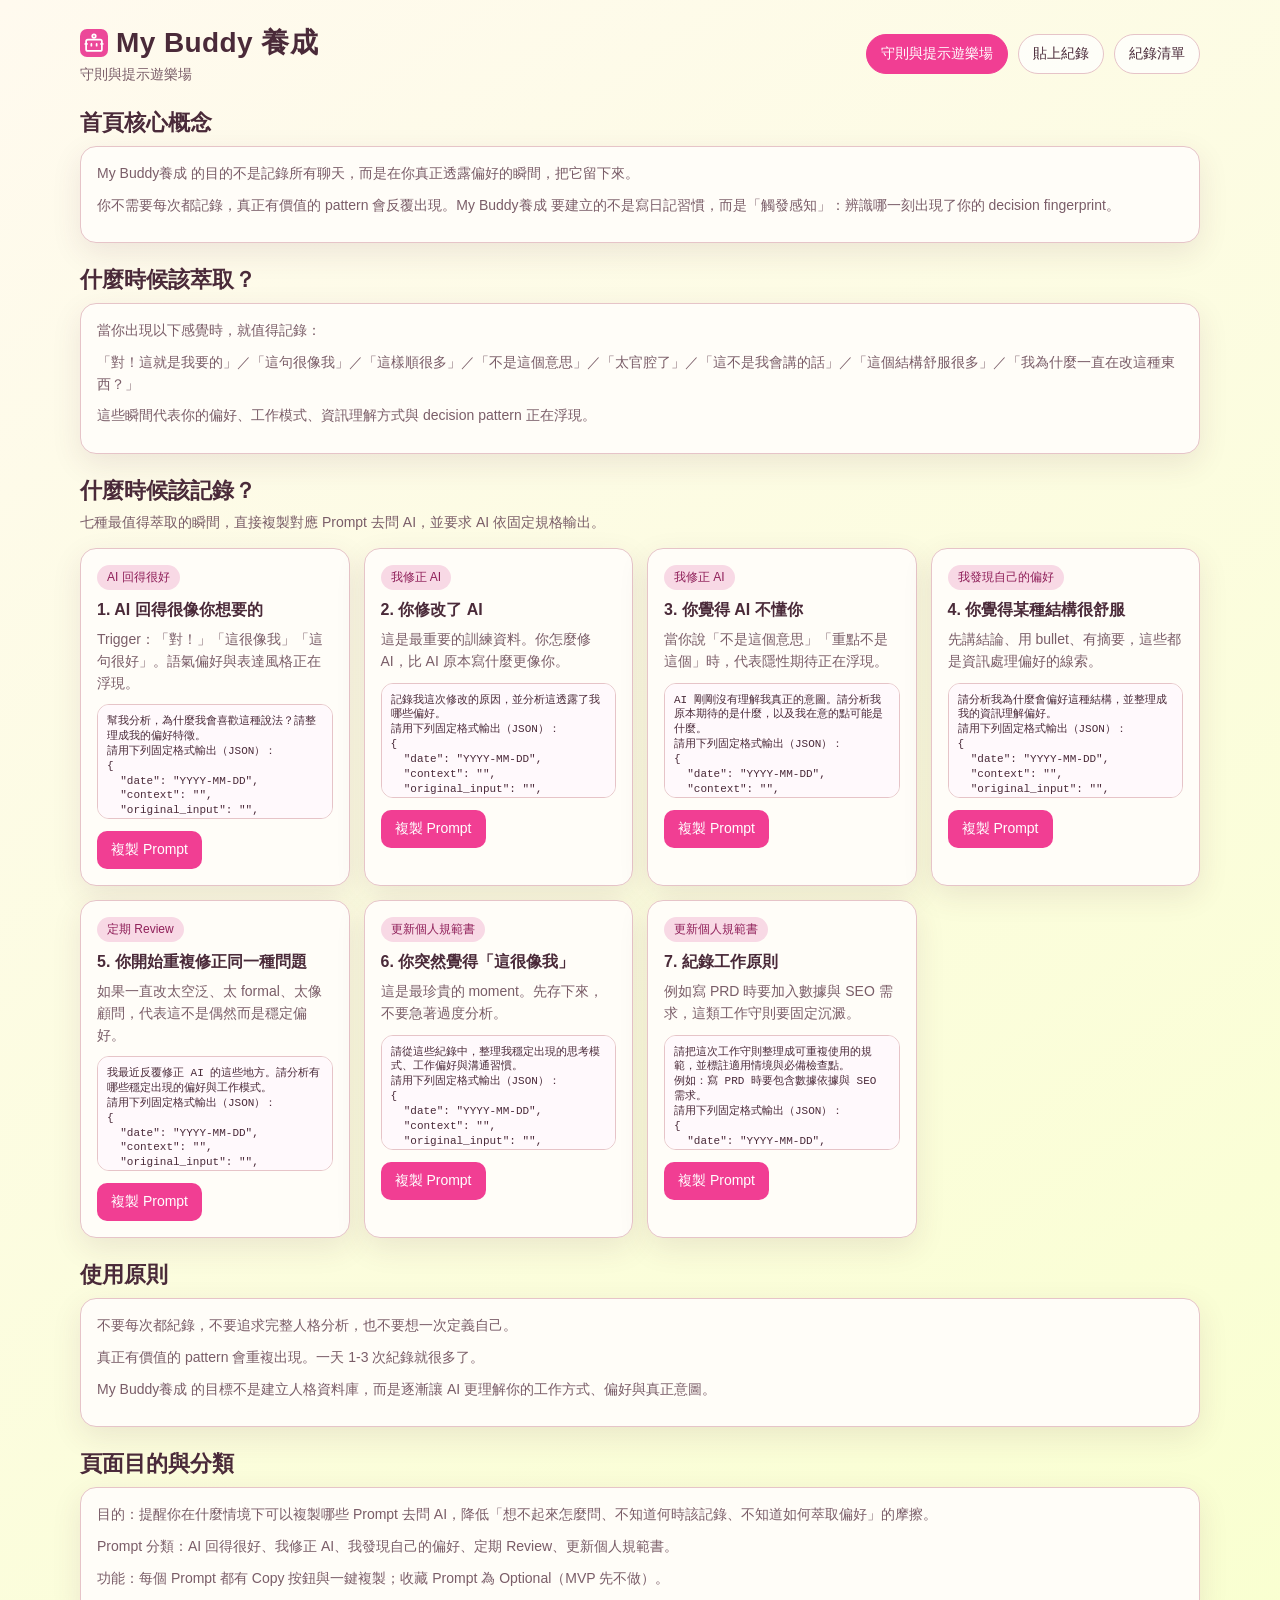
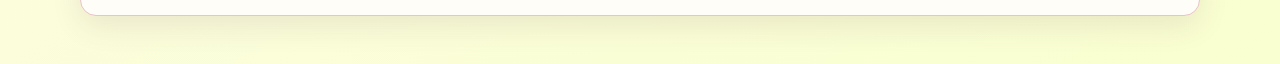
==== web/index.html @ 24f00ad8 "feat: initial release with deployment guide" ====
<!doctype html>
<html lang="zh-Hant">
<head>
  <meta charset="UTF-8" />
  <meta name="viewport" content="width=device-width, initial-scale=1.0" />
  <meta name="robots" content="noindex, nofollow" />
  <title>My Buddy 養成 - 守則與提示遊樂場</title>
  <link rel="icon" href="./assets/icon.svg" type="image/svg+xml" />
  <link rel="stylesheet" href="./assets/styles.css" />
</head>
<body>
  <main class="container">
    <header class="topbar">
      <div class="brand">
        <h1 style="display: flex; align-items: center; gap: 8px;">
          <img src="./assets/icon.svg" alt="logo" style="width: 28px; height: 28px;" />
          My Buddy 養成
        </h1>
        <p>守則與提示遊樂場</p>
      </div>
      <nav class="nav">
        <a class="active" href="./index.html">守則與提示遊樂場</a>
        <a href="./logs.html">貼上紀錄</a>
        <a href="./list.html">紀錄清單</a>
      </nav>
    </header>

    <section>
      <h2 class="section-title">首頁核心概念</h2>
      <div class="card">
        <p>My Buddy養成 的目的不是記錄所有聊天，而是在你真正透露偏好的瞬間，把它留下來。</p>
        <p>你不需要每次都記錄，真正有價值的 pattern 會反覆出現。My Buddy養成 要建立的不是寫日記習慣，而是「觸發感知」：辨識哪一刻出現了你的 decision fingerprint。</p>
      </div>
    </section>

    <section>
      <h2 class="section-title">什麼時候該萃取？</h2>
      <div class="card">
        <p>當你出現以下感覺時，就值得記錄：</p>
        <p>「對！這就是我要的」／「這句很像我」／「這樣順很多」／「不是這個意思」／「太官腔了」／「這不是我會講的話」／「這個結構舒服很多」／「我為什麼一直在改這種東西？」</p>
        <p>這些瞬間代表你的偏好、工作模式、資訊理解方式與 decision pattern 正在浮現。</p>
      </div>
    </section>

    <section>
      <h2 class="section-title">什麼時候該記錄？</h2>
      <p class="section-sub">七種最值得萃取的瞬間，直接複製對應 Prompt 去問 AI，並要求 AI 依固定規格輸出。</p>
      <div id="prompt-grid" class="grid"></div>
    </section>

    <section>
      <h2 class="section-title">使用原則</h2>
      <div class="card">
        <p>不要每次都紀錄，不要追求完整人格分析，也不要想一次定義自己。</p>
        <p>真正有價值的 pattern 會重複出現。一天 1-3 次紀錄就很多了。</p>
        <p>My Buddy養成 的目標不是建立人格資料庫，而是逐漸讓 AI 更理解你的工作方式、偏好與真正意圖。</p>
      </div>
    </section>

    <section>
      <h2 class="section-title">頁面目的與分類</h2>
      <div class="card">
        <p>目的：提醒你在什麼情境下可以複製哪些 Prompt 去問 AI，降低「想不起來怎麼問、不知道何時該記錄、不知道如何萃取偏好」的摩擦。</p>
        <p>Prompt 分類：AI 回得很好、我修正 AI、我發現自己的偏好、定期 Review、更新個人規範書。</p>
        <p>功能：每個 Prompt 都有 Copy 按鈕與一鍵複製；收藏 Prompt 為 Optional（MVP 先不做）。</p>
      </div>
    </section>
  <script>
    window.BUDDY_API_BASE = "https://script.google.com/macros/s/YOUR_APPS_SCRIPT_API_ID/exec";
  </script>
  <script src="./assets/app.js"></script>
</body>
</html>
---- web/assets/styles.css ----
:root {
  --bg: #fffaef;
  --bg-soft: #f8d9e5;
  --card: #fffdf8;
  --text: #4a2a39;
  --muted: #7a5d68;
  --accent: #f13e93;
  --accent-soft: #f891bb;
  --line: #e6c4c8;
  --mint: #f9ffd0;
  --shadow: 0 10px 30px rgba(90, 40, 70, 0.1);
}

* { box-sizing: border-box; }
body {
  margin: 0;
  font-family: "Noto Sans TC", "PingFang TC", "Microsoft JhengHei", sans-serif;
  color: var(--text);
  background: linear-gradient(145deg, var(--bg) 0%, var(--mint) 100%);
  min-height: 100vh;
  font-size: 14px;
}
.container { width: min(1120px, 92%); margin: 0 auto; padding: 24px 0 48px; }
.topbar { display: flex; justify-content: space-between; align-items: center; margin-bottom: 24px; gap: 14px; }
.brand h1 { margin: 0; font-size: 28px; letter-spacing: .4px; }
.brand p { margin: 4px 0 0; color: var(--muted); font-size: 14px; }
.nav { display: flex; gap: 10px; flex-wrap: wrap; }

.nav a {
  text-decoration: none;
  color: var(--text);
  padding: 10px 14px;
  border: 1px solid var(--line);
  border-radius: 999px;
  background: rgba(255, 255, 255, .75);
  font-size: 14px;
}
.nav a.active { background: var(--accent); color: #fff; border-color: var(--accent); }

.section-title { margin: 22px 0 8px; font-size: 22px; }
.section-sub { margin: 0 0 16px; color: var(--muted); font-size: 14px; }
.grid { display: grid; grid-template-columns: repeat(auto-fit, minmax(250px, 1fr)); gap: 14px; }

.card, .panel {
  border: 1px solid var(--line);
  background: var(--card);
  border-radius: 16px;
  padding: 16px;
  box-shadow: var(--shadow);
}

.badge {
  display: inline-block;
  font-size: 12px;
  color: #8f1f59;
  background: var(--bg-soft);
  border-radius: 999px;
  padding: 4px 10px;
  margin-bottom: 10px;
}

.card h3 { margin: 0 0 8px; font-size: 16px; }
.card p { margin: 0 0 10px; color: var(--muted); line-height: 1.55; font-size: 14px; }
pre {
  margin: 0;
  padding: 9px;
  border-radius: 12px;
  border: 1px solid var(--line);
  background: #fff9fc;
  font-size: 11px;
  line-height: 1.35;
  white-space: pre-wrap;
  max-height: 115px;
  overflow-y: auto;
}

.btn {
  margin-top: 12px;
  border: 0;
  border-radius: 10px;
  background: var(--accent);
  color: #fff;
  padding: 10px 14px;
  cursor: pointer;
  font-size: 14px;
}

label { display: block; margin: 8px 0 4px; font-size: 12px; color: var(--muted); }
input, textarea, select {
  width: 100%;
  border: 1px solid var(--line);
  border-radius: 10px;
  padding: 10px;
  font-family: inherit;
  font-size: 14px;
  background: #fff;
  color: var(--text);
}
.big-input { min-height: 170px; resize: vertical; }
.filters { display: grid; grid-template-columns: 1fr 180px; gap: 10px; margin-bottom: 10px; }

.tabs { display: flex; gap: 8px; margin-bottom: 8px; }
.tab-btn {
  border: 1px solid var(--line);
  background: #fff;
  color: var(--text);
  border-radius: 999px;
  padding: 8px 12px;
  font-size: 14px;
  cursor: pointer;
}
.tab-btn.active { background: var(--accent); color: #fff; border-color: var(--accent); }
.tab-panel { display: none; }
.tab-panel.active { display: block; }

.log-item { border: 1px solid var(--line); border-radius: 12px; padding: 12px; margin-bottom: 10px; background: #fff; }
.log-item h4 { margin: 0 0 6px; font-size: 16px; }
.log-item summary {
  cursor: pointer;
  list-style: none;
}
.log-item summary::-webkit-details-marker {
  display: none;
}
.log-item summary::after {
  content: "▾";
  display: block;
  font-size: 12px;
  color: var(--muted);
  margin: 2px 0 6px;
}
.log-item[open] summary::after {
  content: "▴";
}
.meta { color: var(--muted); font-size: 12px; margin-bottom: 8px; }
.tags { font-size: 12px; color: #8f1f59; }
.empty { color: var(--muted); font-size: 14px; }

@media (max-width: 900px) {
  .filters { grid-template-columns: 1fr; }
}

.pager { display: flex; align-items: center; gap: 10px; margin-top: 12px; }
.btn:disabled { opacity: .45; cursor: not-allowed; }
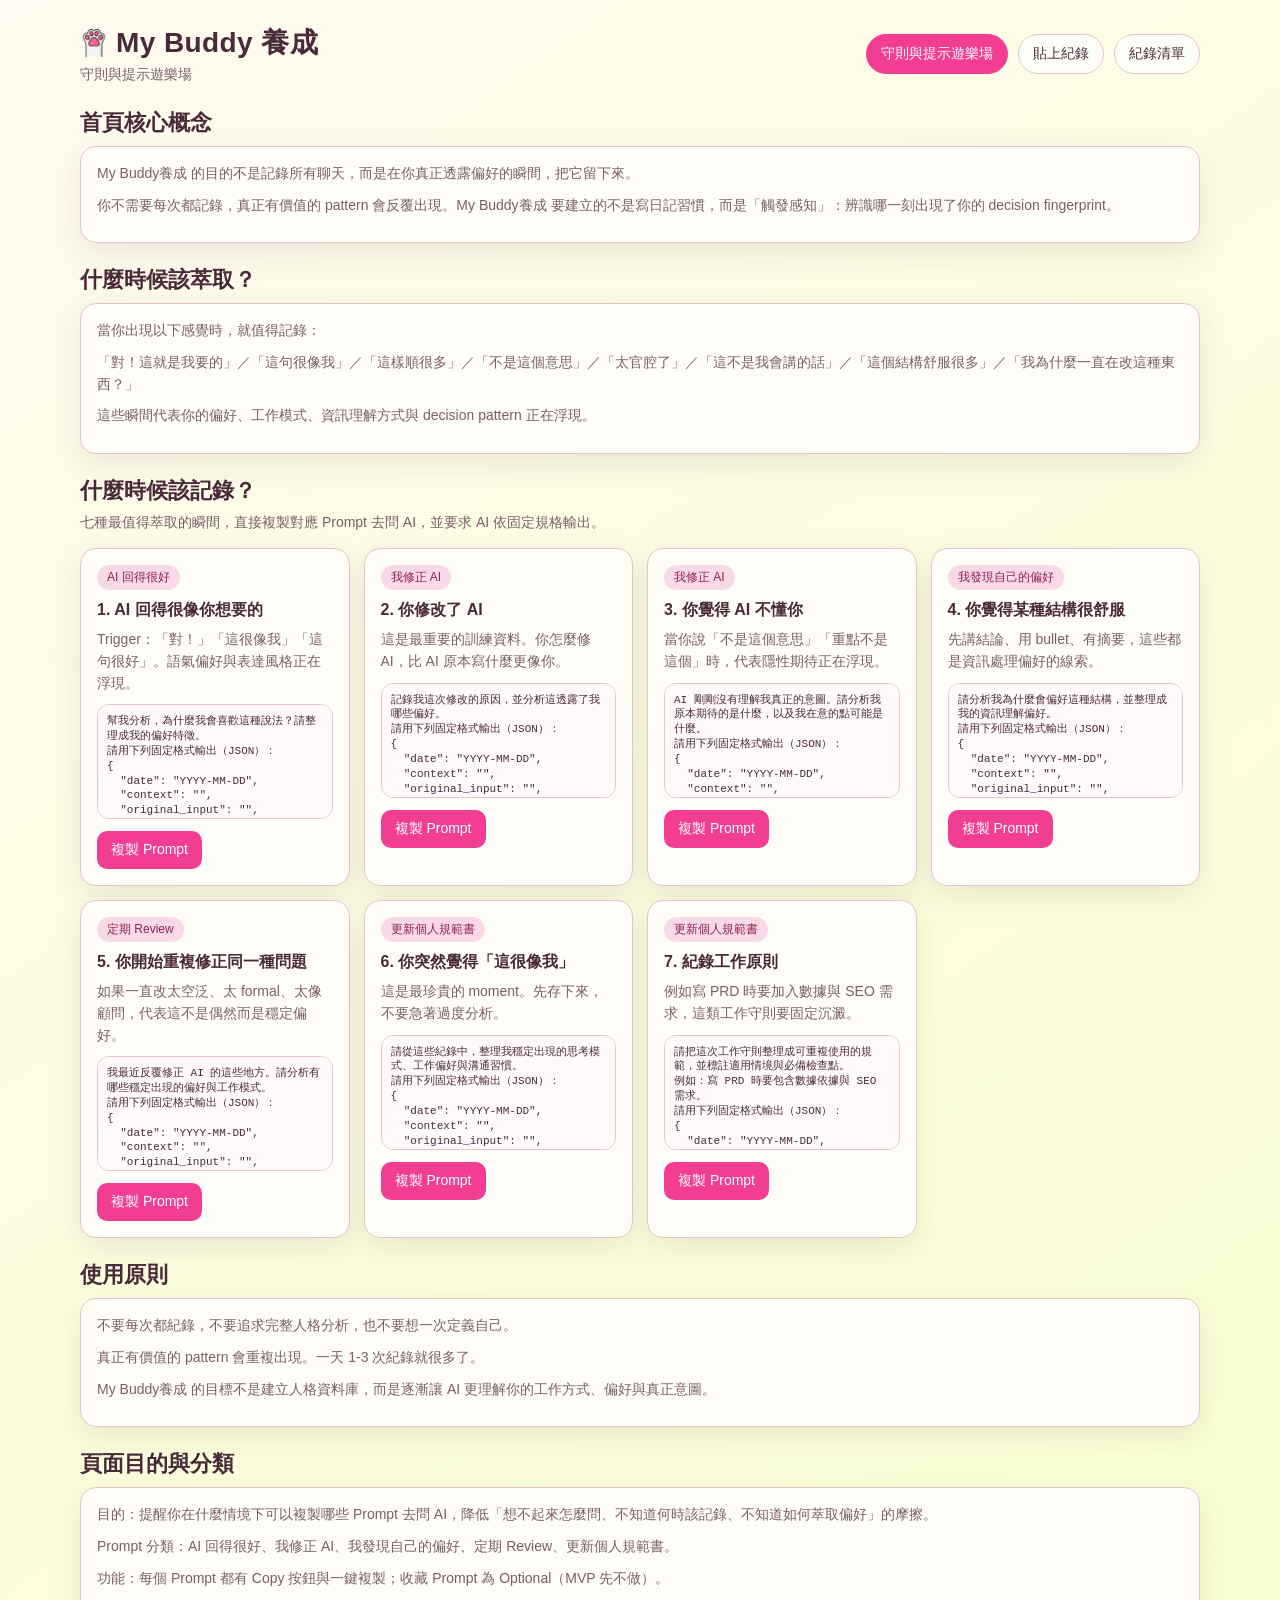
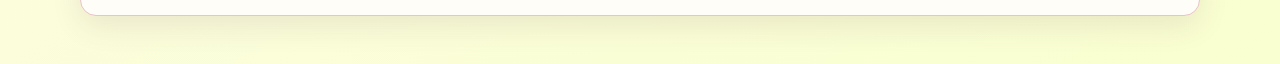
==== commit 518df9bf: "feat: update icon with background removed, delete verify button and cleanup list page text" ====
--- a/web/index.html
+++ b/web/index.html
@@ -5,7 +5,7 @@
   <meta name="viewport" content="width=device-width, initial-scale=1.0" />
   <meta name="robots" content="noindex, nofollow" />
   <title>My Buddy 養成 - 守則與提示遊樂場</title>
-  <link rel="icon" href="./assets/icon.svg" type="image/svg+xml" />
+  <link rel="icon" href="./assets/icon.png" type="image/png" />
   <link rel="stylesheet" href="./assets/styles.css" />
 </head>
 <body>
@@ -13,7 +13,7 @@
     <header class="topbar">
       <div class="brand">
         <h1 style="display: flex; align-items: center; gap: 8px;">
-          <img src="./assets/icon.svg" alt="logo" style="width: 28px; height: 28px;" />
+          <img src="./assets/icon.png" alt="logo" style="width: 28px; height: 28px;" />
           My Buddy 養成
         </h1>
         <p>守則與提示遊樂場</p>
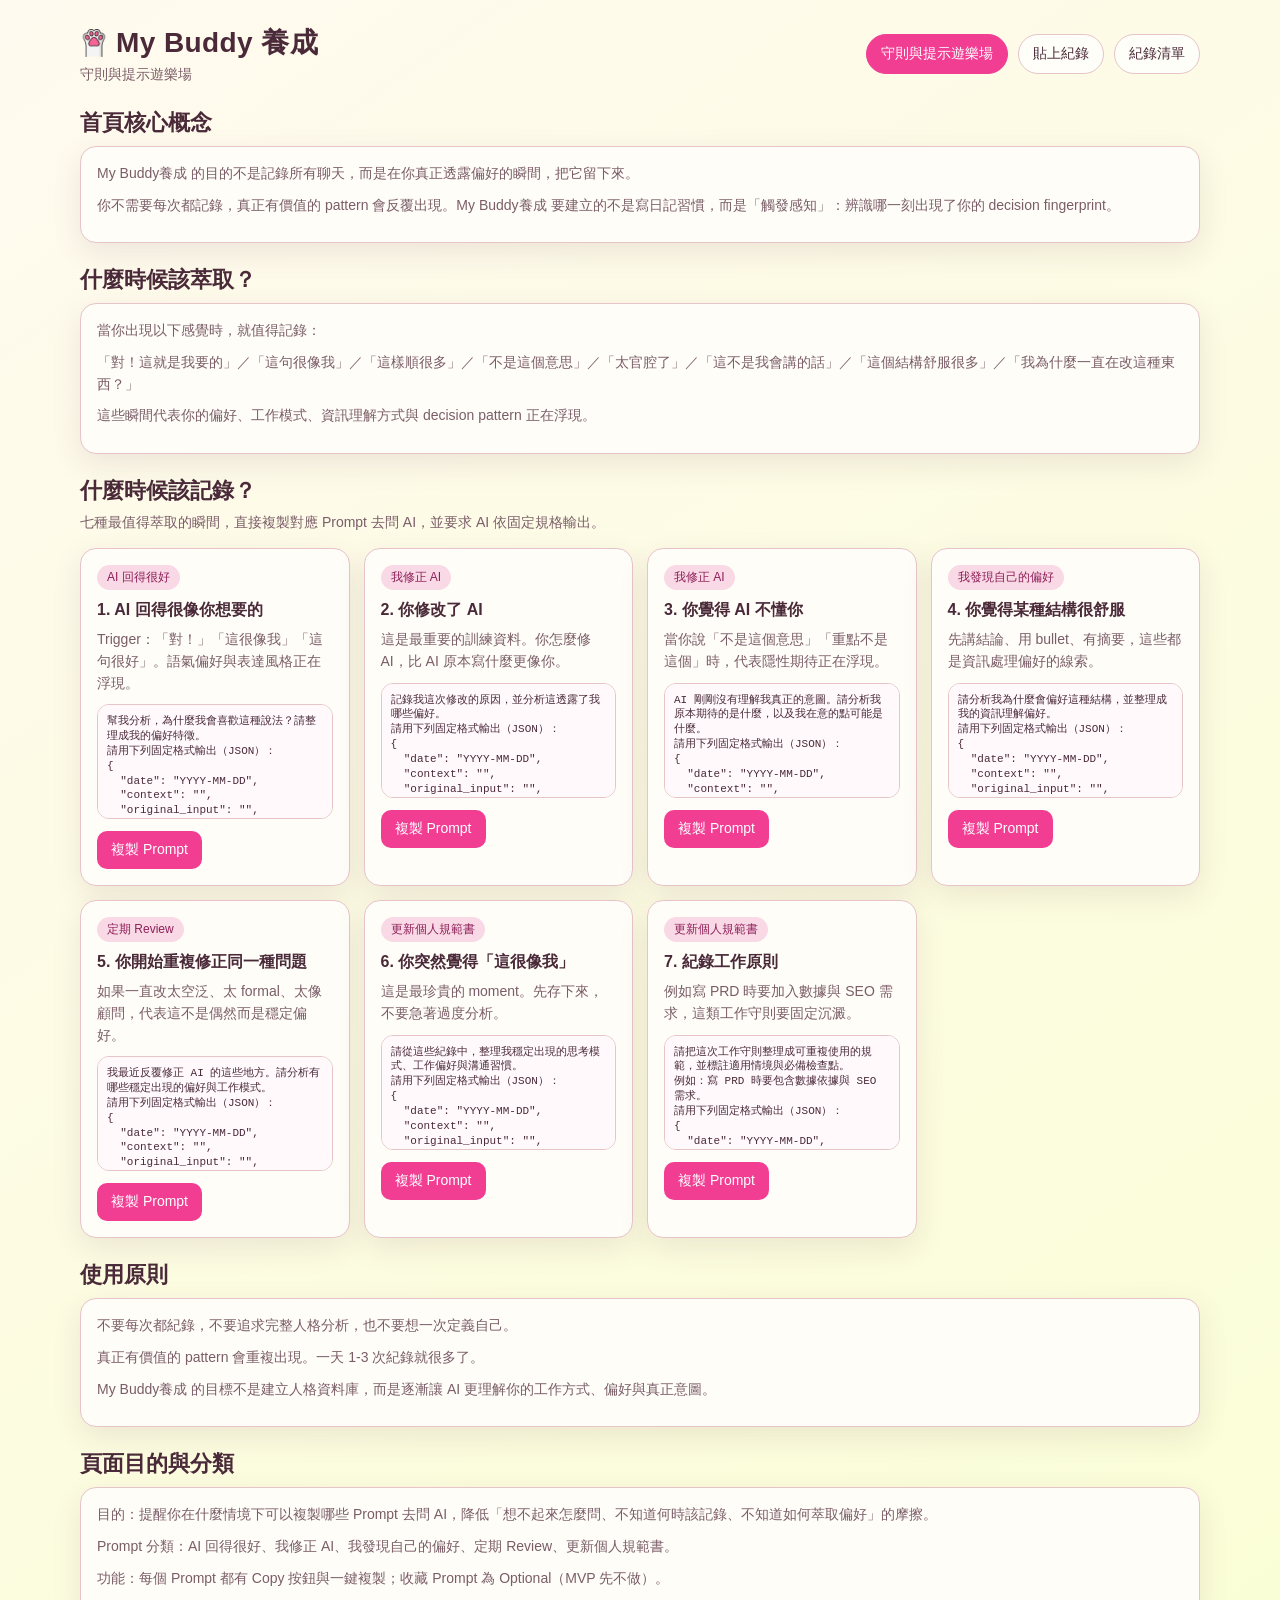
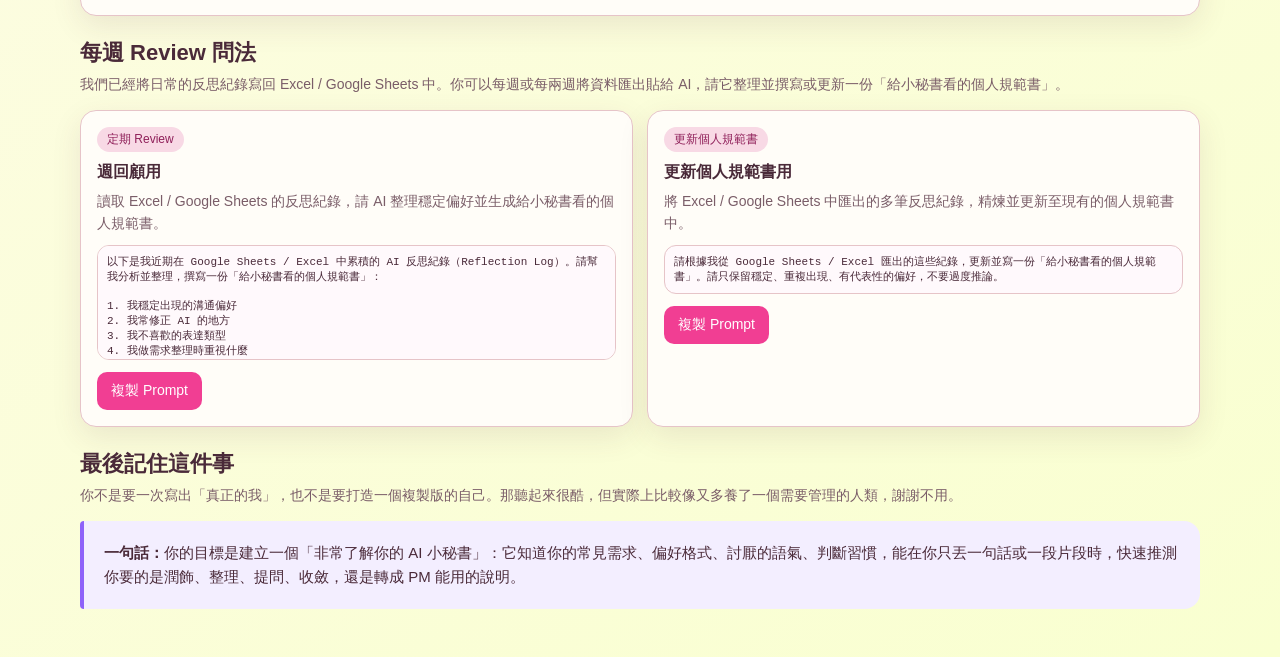
==== commit 92c1a23c: "feat: adjust review prompts flow and style, move review/quote sections to bottom" ====
--- a/web/index.html
+++ b/web/index.html
@@ -65,9 +65,47 @@
         <p>功能：每個 Prompt 都有 Copy 按鈕與一鍵複製；收藏 Prompt 為 Optional（MVP 先不做）。</p>
       </div>
     </section>
+
+    <section>
+      <h2 class="section-title">每週 Review 問法</h2>
+      <p class="section-sub">我們已經將日常的反思紀錄寫回 Excel / Google Sheets 中。你可以每週或每兩週將資料匯出貼給 AI，請它整理並撰寫或更新一份「給小秘書看的個人規範書」。</p>
+      <div class="grid">
+        <article class="card">
+          <span class="badge">定期 Review</span>
+          <h3>週回顧用</h3>
+          <p>讀取 Excel / Google Sheets 的反思紀錄，請 AI 整理穩定偏好並生成給小秘書看的個人規範書。</p>
+          <pre>以下是我近期在 Google Sheets / Excel 中累積的 AI 反思紀錄（Reflection Log）。請幫我分析並整理，撰寫一份「給小秘書看的個人規範書」：
+
+1. 我穩定出現的溝通偏好
+2. 我常修正 AI 的地方
+3. 我不喜歡的表達類型
+4. 我做需求整理時重視什麼
+5. 可以加入「我的個人規範書」的新規則
+6. 哪些規則只是暫時觀察，還不能太早下結論</pre>
+          <button class="btn" data-copy="以下是我近期在 Google Sheets / Excel 中累積的 AI 反思紀錄（Reflection Log）。請幫我分析並整理，撰寫一份「給小秘書看的個人規範書」：&#10;&#10;1. 我穩定出現的溝通偏好&#10;2. 我常修正 AI 的地方&#10;3. 我不喜歡的表達類型&#10;4. 我做需求整理時重視什麼&#10;5. 可以加入「我的個人規範書」的新規則&#10;6. 哪些規則只是暫時觀察，還不能太早下結論">複製 Prompt</button>
+        </article>
+
+        <article class="card">
+          <span class="badge">更新個人規範書</span>
+          <h3>更新個人規範書用</h3>
+          <p>將 Excel / Google Sheets 中匯出的多筆反思紀錄，精煉並更新至現有的個人規範書中。</p>
+          <pre>請根據我從 Google Sheets / Excel 匯出的這些紀錄，更新並寫一份「給小秘書看的個人規範書」。請只保留穩定、重複出現、有代表性的偏好，不要過度推論。</pre>
+          <button class="btn" data-copy="請根據我從 Google Sheets / Excel 匯出的這些紀錄，更新並寫一份「給小秘書看的個人規範書」。請只保留穩定、重複出現、有代表性的偏好，不要過度推論。">複製 Prompt</button>
+        </article>
+      </div>
+    </section>
+
+    <section>
+      <h2 class="section-title">最後記住這件事</h2>
+      <p class="section-sub">你不是要一次寫出「真正的我」，也不是要打造一個複製版的自己。那聽起來很酷，但實際上比較像又多養了一個需要管理的人類，謝謝不用。</p>
+      <div class="quote-box">
+        <strong>一句話：</strong>你的目標是建立一個「非常了解你的 AI 小秘書」：它知道你的常見需求、偏好格式、討厭的語氣、判斷習慣，能在你只丟一句話或一段片段時，快速推測你要的是潤飾、整理、提問、收斂，還是轉成 PM 能用的說明。
+      </div>
+    </section>
+  </main>
   <script>
     window.BUDDY_API_BASE = "https://script.google.com/macros/s/YOUR_APPS_SCRIPT_API_ID/exec";
   </script>
   <script src="./assets/app.js"></script>
 </body>
-</html>
+</html>
--- a/web/assets/styles.css
+++ b/web/assets/styles.css
@@ -142,3 +142,69 @@
 
 .pager { display: flex; align-items: center; gap: 10px; margin-top: 12px; }
 .btn:disabled { opacity: .45; cursor: not-allowed; }
+
+/* Section 7 & 8 Custom Styles */
+.review-grid {
+  display: flex;
+  flex-direction: column;
+  gap: 20px;
+  margin-top: 12px;
+}
+.dark-card {
+  background: #252836;
+  border: 1px solid #3b3f54;
+  border-radius: 16px;
+  padding: 20px;
+  box-shadow: var(--shadow);
+}
+.dark-card-header {
+  display: flex;
+  justify-content: space-between;
+  align-items: center;
+  margin-bottom: 16px;
+}
+.dark-card-title {
+  color: #a5b4fc;
+  font-weight: bold;
+  font-size: 15px;
+}
+.btn-copy-purple {
+  background: #6366f1;
+  color: #fff;
+  border: none;
+  border-radius: 999px;
+  padding: 6px 16px;
+  font-size: 13px;
+  cursor: pointer;
+  transition: background 0.2s ease, transform 0.1s ease;
+}
+.btn-copy-purple:hover {
+  background: #4f46e5;
+}
+.btn-copy-purple:active {
+  transform: scale(0.95);
+}
+.dark-pre {
+  margin: 0;
+  padding: 0;
+  background: transparent;
+  border: none;
+  color: #e2e8f0;
+  font-family: inherit;
+  font-size: 14px;
+  line-height: 1.6;
+  white-space: pre-wrap;
+  max-height: none;
+  overflow: visible;
+}
+.quote-box {
+  border-left: 4px solid #8e62f9;
+  background-color: #f3eeff;
+  padding: 20px;
+  border-radius: 4px 16px 16px 4px;
+  margin-top: 16px;
+  color: #4a2a39;
+  font-size: 15px;
+  line-height: 1.6;
+}
+
